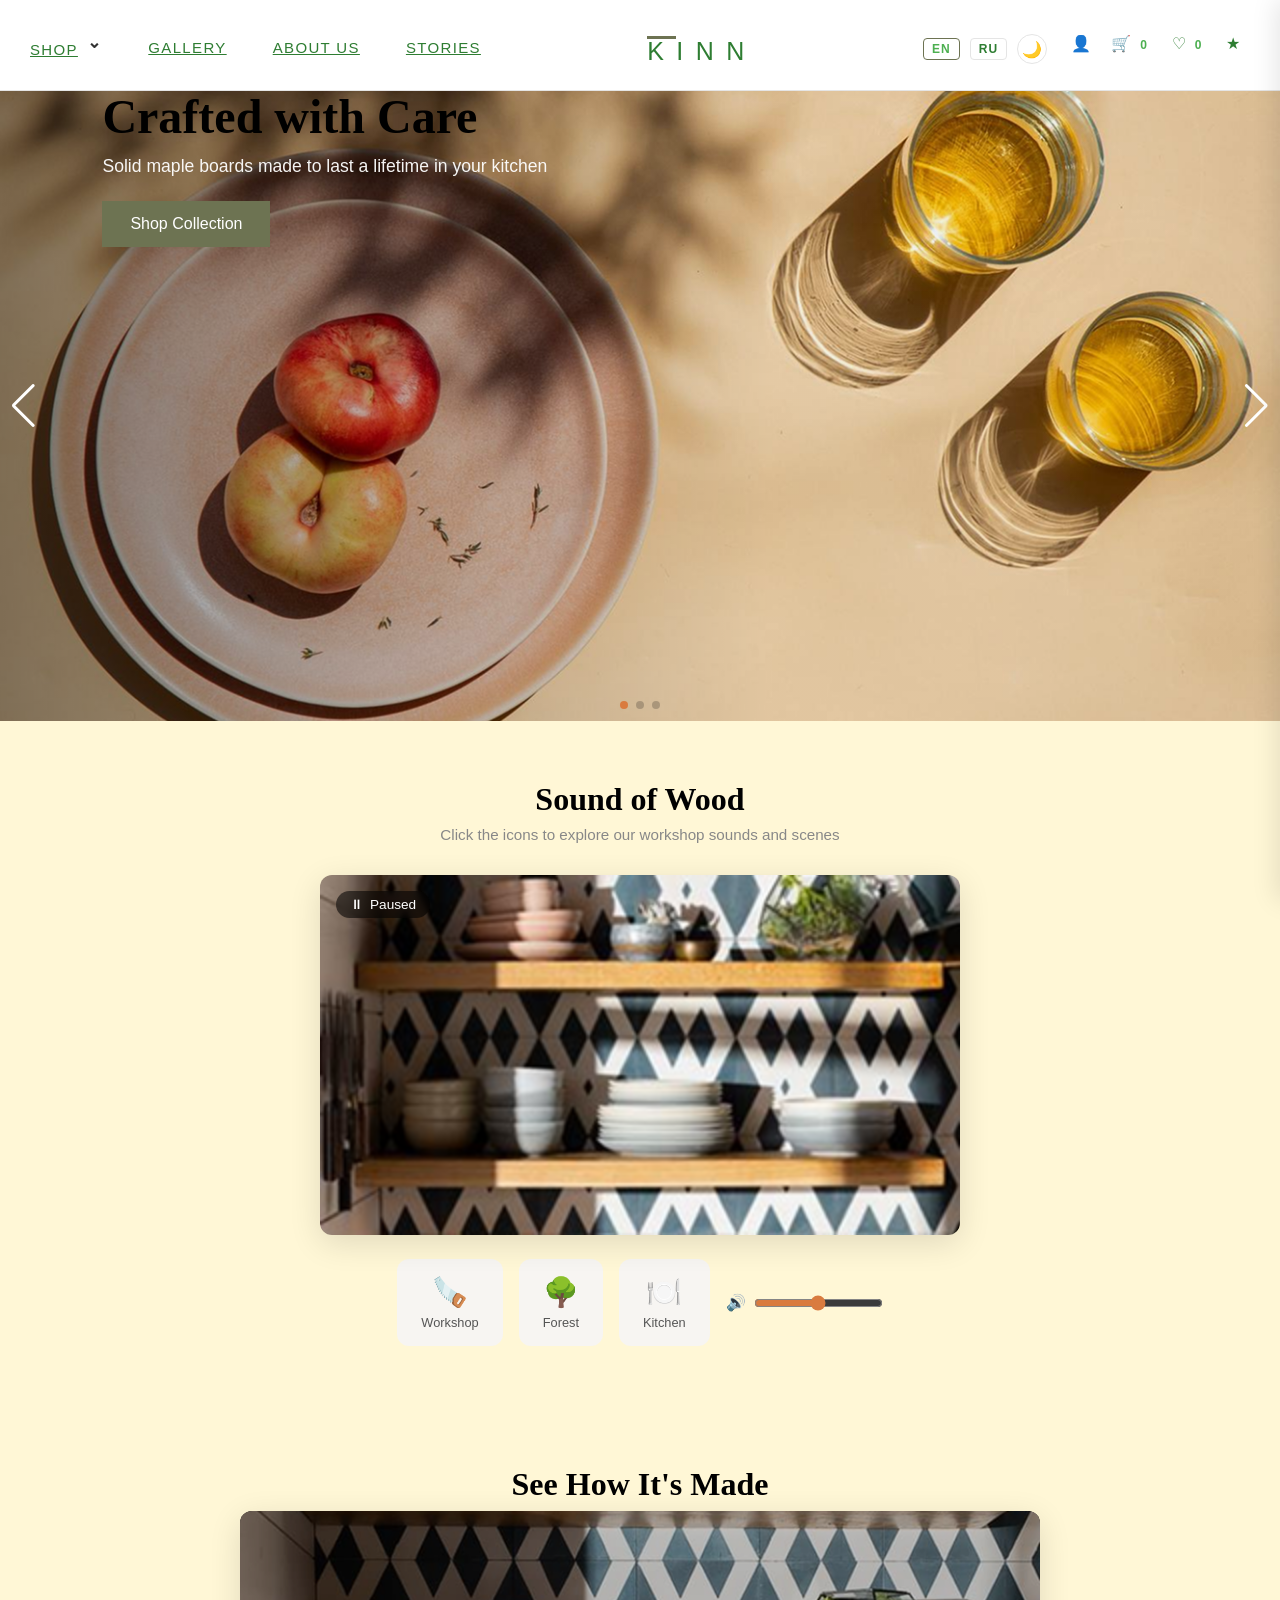
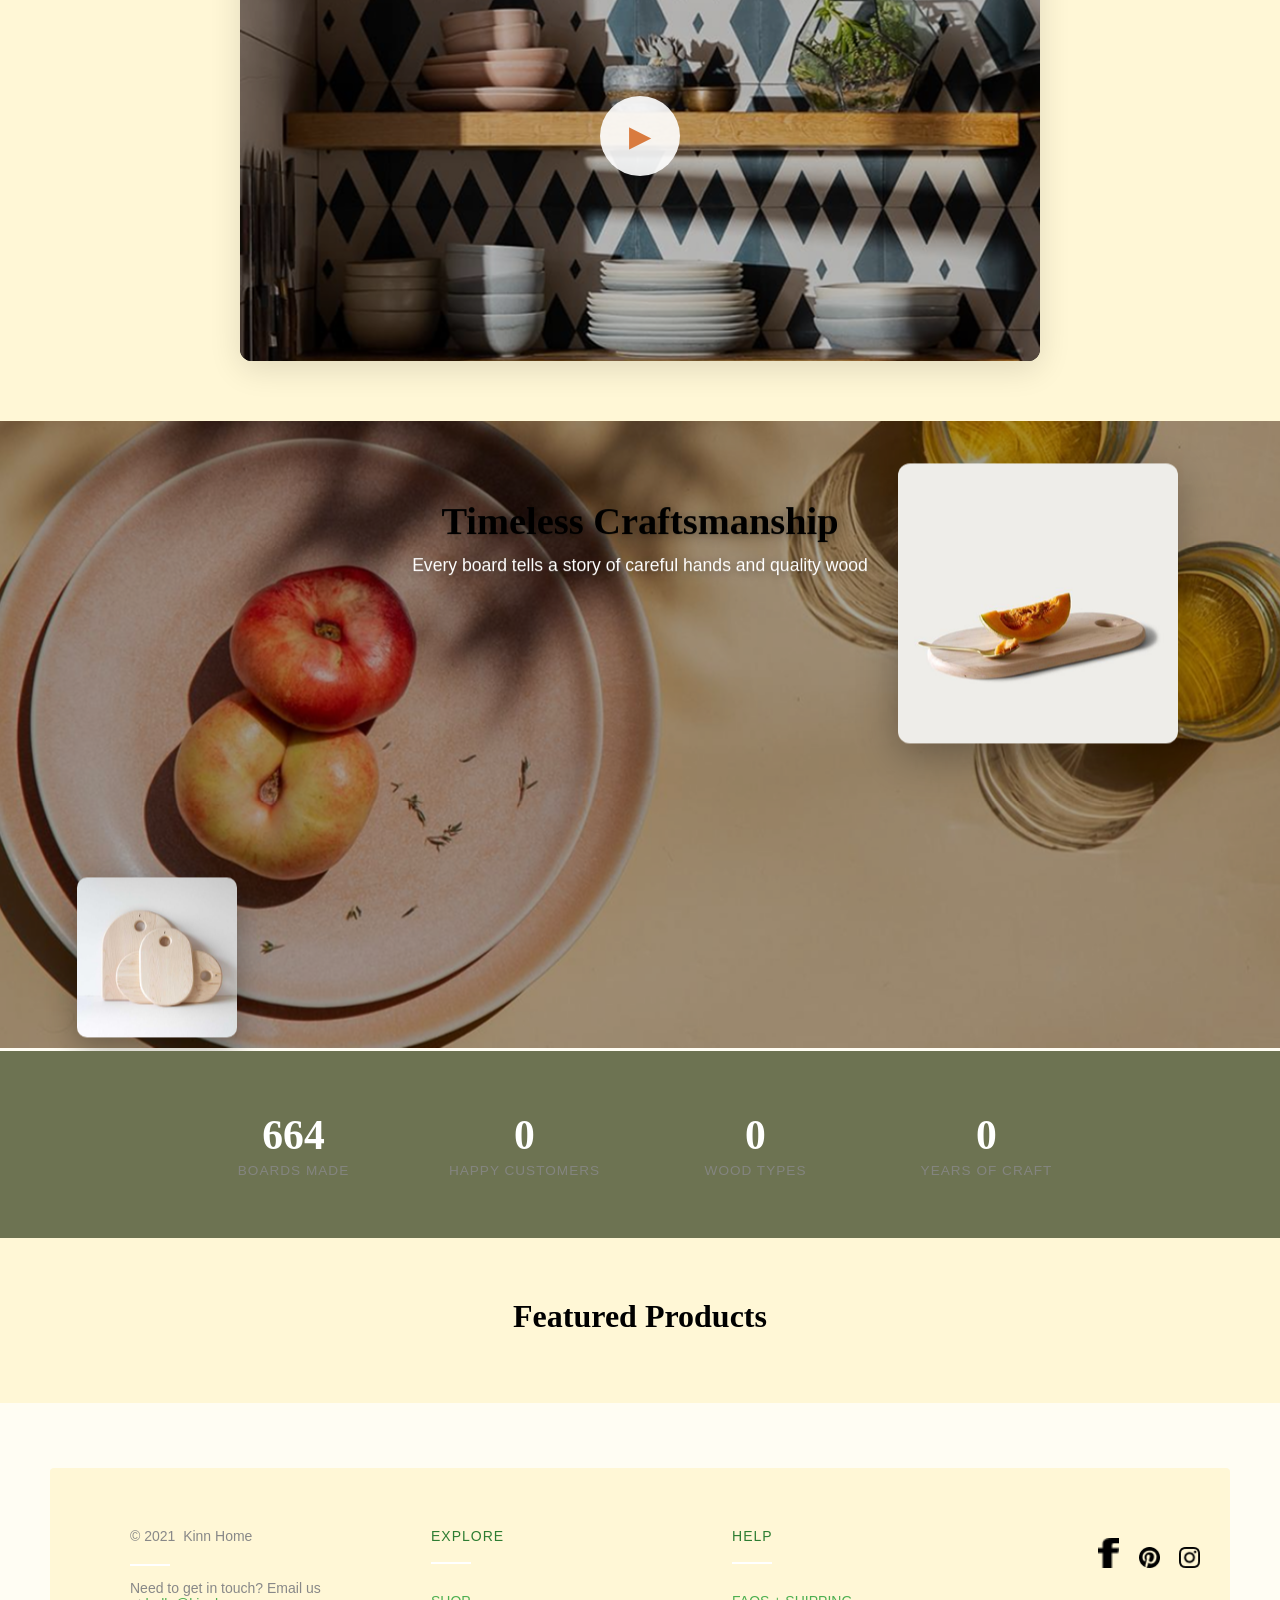
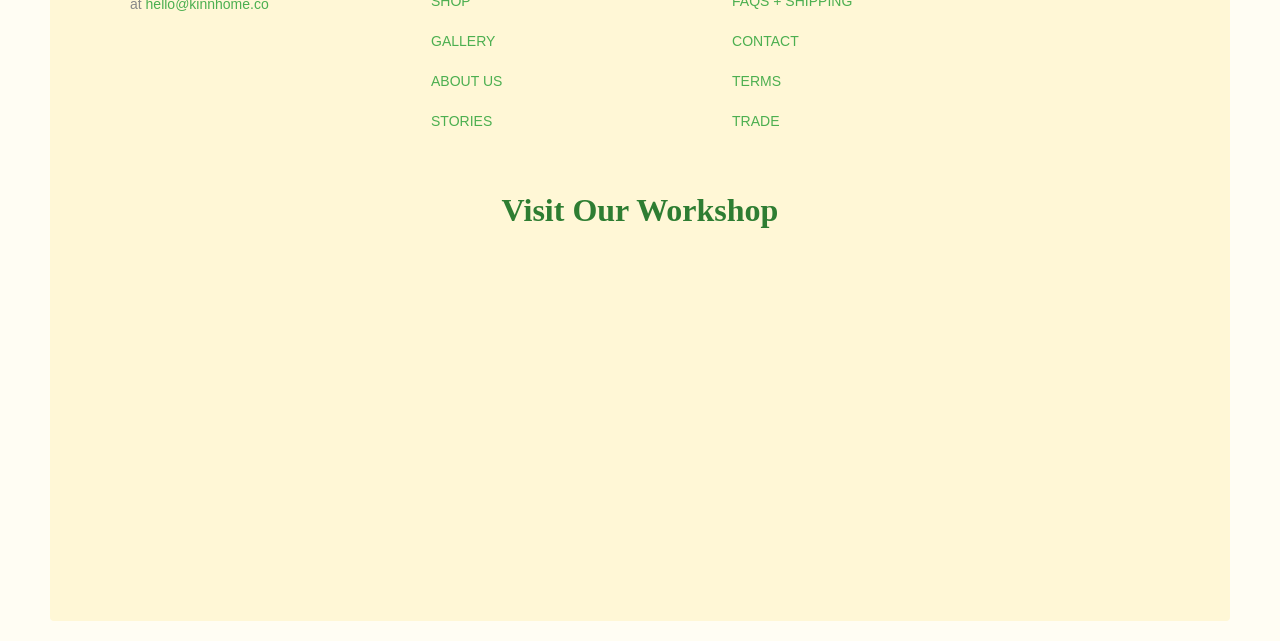
==== index.html @ 49c7d979 "init: start kinn-board-shop project" ====
<!DOCTYPE html>
<html lang="ru">
<head>
    <meta charset="UTF-8">
    <meta name="viewport" content="width=device-width, initial-scale=1.0">
    <title>KINN — Hand-crafted Maple Boards</title>

    <!-- Фавикон (требование лаб.№9) -->
    <!-- Используем эмодзи-доску как favicon через data-URI чтобы не создавать отдельный файл -->
    <link rel="icon" href="data:image/svg+xml,<svg xmlns=%22http://www.w3.org/2000/svg%22 viewBox=%220 0 100 100%22><text y=%22.9em%22 font-size=%2290%22>🪵</text></svg>">

    <!-- Стили лендинга -->
    <link rel="stylesheet" href="catalog.css">
    <link rel="stylesheet" href="common.css">
    <link rel="stylesheet" href="theme.css">
    <link rel="stylesheet" href="index.css">

    <!-- Swiper — слайдер с открытым исходным кодом (НЕ jQuery, требование лаб.№9) -->
    <link rel="stylesheet" href="https://cdn.jsdelivr.net/npm/swiper@11/swiper-bundle.min.css">
</head>
<body>

<!-- ===== ШАПКА (как на остальных страницах) ===== -->
<header class="header">
    <nav class="nav">
        <ul class="nav-left">
            <!-- Ссылки-якоря для плавной прокрутки к разделам (common.js) -->
            <!-- data-i18n переводит текст внутри ссылки, сама прокрутка не меняется -->
            <li><a href="#hero-slider" data-i18n="nav-shop">SHOP</a></li>
            <li><a href="#gallery-section" data-i18n="nav-gallery">GALLERY</a></li>
            <li><a href="#video-section" data-i18n="nav-about">ABOUT US</a></li>
            <li><a href="#parallax-section" data-i18n="nav-stories">STORIES</a></li>
        </ul>
        <a href="index.html" class="logo"><span>K</span>INN</a>
        <ul class="nav-right">
            <li onclick="window.location.href='register.html'" style="cursor:pointer;" title="Аккаунт">👤</li>
            <li onclick="window.location.href='cart.html'" style="cursor:pointer;" title="Корзина">
                🛒 <span id="cartCounterNav" class="nav-counter">0</span>
            </li>
            <li onclick="window.location.href='favorites.html'" style="cursor:pointer;" title="Избранное">
                ♡ <span id="favCounterNav" class="nav-counter">0</span>
            </li>
            <li onclick="window.location.href='feedback.html'" style="cursor:pointer;" title="Отзывы">★</li>
            <li id="adminLink" style="display:none; cursor:pointer; color:#d97b3f; font-weight:700;"
                onclick="window.location.href='admin.html'">ADMIN</li>
        </ul>
    </nav>
</header>

<!-- ============================================================
     1. SWIPER-СЛАЙДЕР (главный баннер)
     Требование: автопереключение ИЛИ управление пользователем,
     запрещён jQuery. Swiper — современная JS-библиотека без jQuery.
     ============================================================ -->
<section id="hero-slider" class="hero-slider-section">
    <!-- Корневой контейнер Swiper -->
    <div class="swiper hero-swiper">
        <div class="swiper-wrapper">

            <!-- Слайд 1 -->
            <div class="swiper-slide hero-slide" style="background-image:url('images/hero.jpg')">
                <div class="hero-content">
                    <h1 data-i18n="hero1-title">Crafted with Care</h1>
                    <p data-i18n="hero1-text">Solid maple boards made to last a lifetime in your kitchen</p>
                    <a href="catalog.html" class="btn-primary" data-i18n="hero1-btn">Shop Collection</a>
                </div>
            </div>

            <!-- Слайд 2 -->
            <div class="swiper-slide hero-slide" style="background-image:url('images/table-time.jpg')">
                <div class="hero-content">
                    <h1 data-i18n="hero2-title">Gather Around the Table</h1>
                    <p data-i18n="hero2-text">Serving boards designed for sharing good food and good company</p>
                    <a href="catalog.html" class="btn-primary" data-i18n="hero2-btn">Explore Serving</a>
                </div>
            </div>

            <!-- Слайд 3 -->
            <div class="swiper-slide hero-slide" style="background-image:url('images/essentials.jpg')">
                <div class="hero-content">
                    <h1 data-i18n="hero3-title">Kitchen Essentials</h1>
                    <p data-i18n="hero3-text">Everything you need for everyday cooking, beautifully made</p>
                    <a href="catalog.html" class="btn-primary" data-i18n="hero3-btn">View Bundles</a>
                </div>
            </div>

        </div>

        <!-- Стрелки управления (пользователь может переключать вручную) -->
        <div class="swiper-button-next"></div>
        <div class="swiper-button-prev"></div>
        <!-- Точки-индикаторы текущего слайда -->
        <div class="swiper-pagination"></div>
    </div>
</section>


<!-- ============================================================
     2. ИНТЕРАКТИВНАЯ МЕДИАГАЛЕРЕЯ СО ЗВУКОМ
     Требования:
       - минимум 2 интерактивных элемента
       - клик меняет картинку на случайную из 10+ и проигрывает звук
       - у каждой картинки свой звук
       - индикация играет/пауза
       - плавный переход между картинками
       - регулировка громкости
     ============================================================ -->
<section id="gallery-section" class="gallery-section reveal-on-scroll">
    <h2 class="section-title" data-i18n="gallery-title">Sound of Wood</h2>
    <p class="section-subtitle" data-i18n="gallery-subtitle">Click the icons to explore our workshop sounds and scenes</p>

    <div class="gallery-wrapper">
        <!-- Большое изображение в центре — меняется при клике -->
        <div class="gallery-display">
            <!-- id для JS, класс fade для плавного перехода через CSS-transition -->
            <img id="galleryImage" src="images/gallery-1.jpg" alt="Workshop scene" class="gallery-img">

            <!-- Индикатор играет/пауза — показывается поверх картинки -->
            <div id="galleryStatus" class="gallery-status">
                <span id="galleryStatusIcon">⏸</span>
                <span id="galleryStatusText" data-i18n="gallery-status-paused">Paused</span>
            </div>
        </div>

        <!-- Управление: 2+ интерактивных элемента -->
        <div class="gallery-controls">

            <!-- Интерактивный элемент №1: иконка пилы -->
            <button class="gallery-btn" id="galleryBtnSaw" data-sound="saw" title="Workshop sounds">
                <span class="gallery-btn-icon">🪚</span>
                <span data-i18n="gallery-btn-workshop">Workshop</span>
            </button>

            <!-- Интерактивный элемент №2: иконка дерева -->
            <button class="gallery-btn" id="galleryBtnWood" data-sound="wood" title="Nature sounds">
                <span class="gallery-btn-icon">🌳</span>
                <span data-i18n="gallery-btn-forest">Forest</span>
            </button>

            <!-- Интерактивный элемент №3: иконка кухни (доп.) -->
            <button class="gallery-btn" id="galleryBtnKitchen" data-sound="kitchen" title="Kitchen sounds">
                <span class="gallery-btn-icon">🍽️</span>
                <span data-i18n="gallery-btn-kitchen">Kitchen</span>
            </button>

            <!-- Регулятор громкости (опциональное требование) -->
            <div class="volume-control">
                <span>🔊</span>
                <input type="range" id="volumeSlider" min="0" max="100" value="50"
                       title="Volume control">
            </div>
        </div>
    </div>
</section>


<!-- ============================================================
     3. ВИДЕО
     Требование: одно из изображений становится элементом
     управления, запускающим видео.
     ============================================================ -->
<section id="video-section" class="video-section reveal-on-scroll">
    <h2 class="section-title">See How It's Made</h2>

    <div class="video-wrapper">
        <!-- Превью-изображение поверх видео — клик запускает воспроизведение -->
        <div class="video-poster" id="videoPoster">
            <img src="images/design-story.jpg" alt="Watch our process">
            <!-- Кнопка Play поверх превью -->
            <button class="play-btn" id="playBtn" aria-label="Play video">▶</button>
        </div>

        <!-- Видео изначально скрыто, появляется после клика -->
        <!-- Используем встроенный тестовый видеоролик (можно заменить на свой mp4) -->
        <video id="storyVideo" controls style="display:none;" poster="images/design-story.jpg">
            <source src="https://www.w3schools.com/html/mov_bbb.mp4" type="video/mp4">
            Your browser does not support the video tag.
        </video>
    </div>
</section>


<!-- ============================================================
     4. PARALLAX-ЭФФЕКТ
     Требования: минимум 3 слоя с разной скоростью
     (фон — медленнее всего, средний — умеренно, передний — быстрее всего),
     минимум 1 слой с обратным направлением.
     ============================================================ -->
<section id="parallax-section" class="parallax-section">
    <!-- Слой 1 (фон) — самый медленный, движется ВНИЗ при скролле (data-speed положительный) -->
    <div class="parallax-layer parallax-bg" data-speed="0.3"
         style="background-image:url('images/hero.jpg')"></div>

    <!-- Слой 2 (средний) — умеренная скорость, движется ВНИЗ быстрее фона -->
    <div class="parallax-layer parallax-mid" data-speed="0.6">
        <img src="images/board-long.jpg" alt="Board" class="parallax-img-mid">
    </div>

    <!-- Слой 3 (передний) — обратное направление (отрицательная скорость → движется ВВЕРХ) -->
    <div class="parallax-layer parallax-front" data-speed="-0.4">
        <img src="images/board-short.jpg" alt="Small board" class="parallax-img-front">
    </div>

    <!-- Текстовый контент поверх всех слоёв — движется быстрее всего (наибольшая скорость) -->
    <div class="parallax-layer parallax-content" data-speed="0.9">
        <h2>Timeless Craftsmanship</h2>
        <p>Every board tells a story of careful hands and quality wood</p>
    </div>
</section>


<!-- ============================================================
     5. АНИМИРОВАННЫЕ СЧЁТЧИКИ-СТАТИСТИКА
     ============================================================ -->
<section class="stats-section reveal-on-scroll">
    <div class="stats-grid">
        <div class="stat-item">
            <!-- data-target — конечное значение до которого считаем -->
            <div class="stat-number" data-target="1500">0</div>
            <div class="stat-label">Boards Made</div>
        </div>
        <div class="stat-item">
            <div class="stat-number" data-target="320">0</div>
            <div class="stat-label">Happy Customers</div>
        </div>
        <div class="stat-item">
            <div class="stat-number" data-target="15">0</div>
            <div class="stat-label">Wood Types</div>
        </div>
        <div class="stat-item">
            <div class="stat-number" data-target="8">0</div>
            <div class="stat-label">Years of Craft</div>
        </div>
    </div>
</section>


<!-- ============================================================
     6. МОДАЛЬНОЕ ОКНО С ИНФОРМАЦИЕЙ О ТОВАРЕ (превью)
     Открывается при клике по карточке.
     ============================================================ -->
<section class="featured-section reveal-on-scroll">
    <h2 class="section-title">Featured Products</h2>
    <!-- Сетка карточек заполняется через JS из db.json -->
    <div class="featured-grid" id="featuredGrid"></div>
</section>

<!-- Модальное окно деталей товара (общее для всех карточек) -->
<!-- Изначально скрыто display:none, JS показывает при клике -->
<div class="modal-overlay" id="productModal" style="display:none;">
    <div class="modal-box product-modal-box">
        <button class="modal-close" id="closeProductModal">✕</button>
        <!-- Содержимое заполняется JS в зависимости от выбранного товара -->
        <div id="productModalContent"></div>
    </div>
</div>


<!-- ===== ПОДВАЛ ===== -->
<footer class="footer">
    <div class="footer-container">
        <div class="footer-col">
            <p>© 2021&nbsp;&nbsp;Kinn Home</p>
            <span class="footer-divider"></span>
            <p>Need to get in touch? Email us</p>
            <p>at <a href="mailto:hello@kinnhome.co">hello@kinnhome.co</a></p>
        </div>
        <div class="footer-col">
            <h2>EXPLORE</h2>
            <ul>
                <li><a href="catalog.html">SHOP</a></li>
                <li><a href="#gallery-section">GALLERY</a></li>
                <li><a href="#video-section">ABOUT US</a></li>
                <li><a href="#parallax-section">STORIES</a></li>
            </ul>
        </div>
        <div class="footer-col">
            <h2>HELP</h2>
            <ul>
                <li><a href="#">FAQS + SHIPPING</a></li>
                <li><a href="#">CONTACT</a></li>
                <li><a href="#">TERMS</a></li>
                <li><a href="#">TRADE</a></li>
            </ul>
        </div>
        <div class="footer-social">
            <img src="images/facebook.png" alt="Facebook">
            <img src="images/Pinterest.png" alt="Pinterest">
            <img src="images/Instagram.png" alt="Instagram">
        </div>
    </div>

    <!-- Геокарта (Яндекс.Карты) — требование лаб.№9 -->
    <div class="map-section">
        <h2 class="section-title" style="color:#fff;">Visit Our Workshop</h2>
        <!-- iframe со встроенной картой Яндекс — координаты центра Минска для примера -->
        <iframe
            src="https://yandex.ru/map-widget/v1/?ll=27.561831%2C53.902334&z=15&pt=27.561831,53.902334,pm2rdl"
            width="100%" height="320" frameborder="0"
            style="border:0; border-radius:8px;"
            allowfullscreen="true"
            title="Карта расположения мастерской KINN">
        </iframe>
    </div>
</footer>

<!-- ===== АУДИО ЭЛЕМЕНТЫ ДЛЯ ГАЛЕРЕИ (скрыты, управляются через JS) ===== -->
<!-- preload="auto" — браузер заранее подгружает звук для мгновенного воспроизведения -->
<audio id="soundSaw"     src="sounds/saw.mp3"     preload="auto"></audio>
<audio id="soundWood"    src="sounds/wood.mp3"    preload="auto"></audio>
<audio id="soundKitchen" src="sounds/kitchen.mp3" preload="auto"></audio>

<!-- Swiper JS — без jQuery -->
<script src="https://cdn.jsdelivr.net/npm/swiper@11/swiper-bundle.min.js"></script>

<!-- Скрипты страницы -->
<script src="i18n.js"></script>
<script src="themeManager.js"></script>
<script src="userProfile.js"></script>
<script src="common.js"></script>
<script src="index.js"></script>

</body>
</html>
---- catalog.css ----
* {
    box-sizing: border-box;
    margin: 0;
    padding: 0;
}

body {
    font-family: Arial, sans-serif;
    background: #fff;
    color: #333;
}

/* ====== HEADER (same as index) ====== */
.header {
    padding: 32px 0 24px;
    border-bottom: 1px solid #e5e5e5;
}

.nav {
    max-width: 1280px;
    margin: 0 auto;
    padding: 0 40px;
    display: flex;
    align-items: center;
    justify-content: space-between;
}

.nav-left {
    display: flex;
    gap: 46px;
    list-style: none;
    padding: 0;
    margin: 0;
    margin-left: -10px;
}

.nav-left li {
    font-size: 15px;
    letter-spacing: 0.09em;
    text-transform: uppercase;
    cursor: pointer;
    transition: color 0.3s ease;
}

.nav-left li:hover {
    color: #8a8a8a;
}

.nav-left li:first-child::after {
    content: "⌄";
    font-size: 17px;
    margin-left: 9px;
    font-weight: 700;
    position: relative;
    top: -7px;
}

.logo {
    font-size: 25px;
    text-transform: uppercase;
    letter-spacing: 0.5em;
    cursor: pointer;
    margin-top: 5px;
    display: flex;
    align-items: flex-end;
    text-decoration: none;
    color: #000;
}

.logo span {
    display: inline-flex;
    flex-direction: column;
    align-items: center;
    border-top: 3px solid #6d7352;
    width: fit-content;
    line-height: 1;
    padding-top: 0.1px;
    vertical-align: bottom;
    position: relative;
    top: -2px;
}

.nav-right {
    display: flex;
    gap: 20px;
    list-style: none;
    padding: 0;
    cursor: pointer;
}

/* ====== PAGE TITLE ====== */
.catalog-hero {
    max-width: 1280px;
    margin: 70px auto 50px;
    padding: 0 40px;
    text-align: center;
}

.catalog-hero h1 {
    font-size: 42px;
    font-weight: 300;
    color: #6d7352;
    letter-spacing: 4px;
    text-transform: uppercase;
}

.catalog-hero p {
    font-size: 16px;
    color: #999;
    margin-top: 12px;
    letter-spacing: 1px;
    font-weight: 300;
}

/* ====== CONTROLS PANEL ====== */
.controls-wrapper {
    max-width: 1280px;
    margin: 0 auto 40px;
    padding: 0 40px;
}

/* Search */
.search-bar {
    display: flex;
    align-items: center;
    border-bottom: 2px solid #6d7352;
    margin-bottom: 30px;
    padding-bottom: 8px;
    gap: 12px;
}

.search-bar input {
    flex: 1;
    border: none;
    outline: none;
    font-size: 15px;
    letter-spacing: 1px;
    color: #333;
    background: transparent;
    font-family: Arial, sans-serif;
}

.search-bar input::placeholder {
    color: #bbb;
    letter-spacing: 2px;
    text-transform: uppercase;
    font-size: 13px;
}

.search-icon {
    font-size: 18px;
    color: #6d7352;
}

/* Filter + Sort row */
.filter-sort-row {
    display: flex;
    align-items: flex-start;
    justify-content: space-between;
    gap: 40px;
    flex-wrap: wrap;
}

/* Categories */
.categories {
    display: flex;
    gap: 10px;
    flex-wrap: wrap;
    align-items: center;
}

.categories span {
    font-size: 12px;
    letter-spacing: 2px;
    text-transform: uppercase;
    color: #999;
    margin-right: 6px;
}

.cat-btn {
    padding: 7px 18px;
    border: 1px solid #d0d0d0;
    background: transparent;
    color: #555;
    font-size: 12px;
    letter-spacing: 1.5px;
    text-transform: uppercase;
    cursor: pointer;
    transition: all 0.25s ease;
    font-family: Arial, sans-serif;
}

.cat-btn:hover,
.cat-btn.active {
    background: #6d7352;
    color: #fff;
    border-color: #6d7352;
}

/* Sort dropdown */
.sort-control {
    display: flex;
    align-items: center;
    gap: 12px;
    white-space: nowrap;
}

.sort-control label {
    font-size: 12px;
    letter-spacing: 2px;
    text-transform: uppercase;
    color: #999;
}

.sort-control select {
    border: none;
    border-bottom: 1px solid #6d7352;
    outline: none;
    font-size: 13px;
    letter-spacing: 1px;
    color: #333;
    background: transparent;
    font-family: Arial, sans-serif;
    padding: 4px 6px;
    cursor: pointer;
}

/* ====== ARRAY METHOD BUTTONS (Этап 2) ====== */
.methods-wrapper {
    max-width: 1280px;
    margin: 0 auto 50px;
    padding: 0 40px;
}

.methods-title {
    font-size: 11px;
    letter-spacing: 3px;
    text-transform: uppercase;
    color: #bbb;
    margin-bottom: 14px;
}

.methods-grid {
    display: flex;
    flex-wrap: wrap;
    gap: 10px;
}

.method-btn {
    padding: 9px 20px;
    border: 1px solid #6d7352;
    background: transparent;
    color: #6d7352;
    font-size: 12px;
    letter-spacing: 1.5px;
    text-transform: uppercase;
    cursor: pointer;
    transition: all 0.25s ease;
    font-family: Arial, sans-serif;
}

.method-btn:hover,
.method-btn.active {
    background: #6d7352;
    color: #fff;
}

.method-desc {
    margin-top: 12px;
    font-size: 13px;
    color: #888;
    letter-spacing: 0.5px;
    min-height: 18px;
    font-style: italic;
}

/* ====== CATALOG GRID ====== */
.catalog-section {
    max-width: 1280px;
    margin: 0 auto;
    padding: 0 40px 80px;
}

.catalog-count {
    font-size: 12px;
    letter-spacing: 2px;
    text-transform: uppercase;
    color: #bbb;
    margin-bottom: 30px;
}

.catalog-grid {
    display: grid;
    grid-template-columns: repeat(3, 1fr);
    gap: 50px 40px;
}

/* Empty state */
.empty-state {
    grid-column: 1 / -1;
    text-align: center;
    padding: 80px 0;
    color: #bbb;
}

.empty-state p:first-child {
    font-size: 40px;
    margin-bottom: 16px;
}

.empty-state p:last-child {
    font-size: 14px;
    letter-spacing: 2px;
    text-transform: uppercase;
}

/* ====== PRODUCT CARD ====== */
.product-card {
    cursor: pointer;
    transition: transform 0.3s ease;
}

.product-card:hover {
    transform: translateY(-4px);
}

.card-img-wrap {
    width: 100%;
    aspect-ratio: 4/5;
    overflow: hidden;
    background: #f5f4f0;
    position: relative;
}

.card-img-wrap img {
    width: 100%;
    height: 100%;
    object-fit: cover;
    transition: transform 0.5s ease;
    display: block;
}

.product-card:hover .card-img-wrap img {
    transform: scale(1.04);
}

.card-badge {
    position: absolute;
    top: 12px;
    left: 12px;
    background: #6d7352;
    color: #fff;
    font-size: 10px;
    letter-spacing: 2px;
    text-transform: uppercase;
    padding: 4px 10px;
}

.card-body {
    padding: 16px 2px 0;
}

.card-category {
    font-size: 10px;
    letter-spacing: 2.5px;
    text-transform: uppercase;
    color: #bbb;
    margin-bottom: 5px;
}

.card-name {
    font-size: 15px;
    font-weight: 400;
    color: #222;
    margin-bottom: 4px;
    letter-spacing: 0.3px;
}

.card-desc {
    font-size: 13px;
    color: #888;
    line-height: 1.5;
    margin-bottom: 10px;
    font-weight: 300;
}

.card-footer {
    display: flex;
    align-items: center;
    justify-content: space-between;
}

.card-price {
    font-size: 16px;
    color: #6d7352;
    font-weight: 500;
}

.card-rating {
    font-size: 12px;
    color: #bbb;
    letter-spacing: 1px;
}

.card-rating span {
    color: #c8a951;
    margin-right: 3px;
}

/* ====== FOOTER (same as index) ====== */
.footer {
    background-color: #8c9074;
    margin: 65px 50px 20px;
    padding: 60px 80px;
    border-radius: 4px;
}

.footer-container {
    display: grid;
    grid-template-columns: 1fr 1fr 1fr auto;
    gap: 40px;
}

.footer-col h2 {
    font-size: 14px;
    font-weight: normal;
    letter-spacing: 1px;
    margin-bottom: 20px;
    position: relative;
    color: #fff;
}

.footer-col h2::after {
    content: "";
    display: block;
    width: 40px;
    height: 2px;
    background: #fff;
    margin-top: 18px;
}

.footer-col ul {
    list-style: none;
    padding: 0;
    margin-top: 28px;
}

.footer-col ul li {
    margin-bottom: 22px;
}

.footer-col a,
.footer-col p {
    text-decoration: none;
    color: #fff;
    font-size: 14px;
}

.footer-col a:hover {
    text-decoration: underline;
}

.footer-social img {
    width: 21px;
    margin-left: 15px;
    cursor: pointer;
    transform: translateX(50px) translateY(10px);
}

.footer-social img:hover {
    opacity: 0.7;
}

.footer-divider {
    display: block;
    width: 40px;
    height: 2px;
    background: #fff;
    margin: 20px 0 14px;
}

footer, footer * {
    color: #fff !important;
}
---- common.css ----
/* ============================================================
   common.css — стили общих интерактивных элементов

   ============================================================ */

/* ============================================================
   1. ПРЕЛОАДЕР
   ============================================================ */

/* Полноэкранный оверлей поверх всего сайта */
#preloader {
    position: fixed;
    inset: 0; /* сокращение для top:0; right:0; bottom:0; left:0 */
    background: #f7f5f2; /* фон в стиле лендинга KINN */
    display: flex;
    flex-direction: column;
    align-items: center;
    justify-content: center;
    z-index: 9999; /* поверх всех остальных элементов */
    transition: opacity 0.5s ease, visibility 0.5s ease;
}

/* Класс .hidden добавляется через JS когда страница загрузилась */
#preloader.hidden {
    opacity: 0;
    visibility: hidden; /* убираем из потока кликов */
    pointer-events: none;
}

/* Крутящийся спиннер — кольцо с одним прозрачным сегментом */
.preloader-spinner {
    width: 56px;
    height: 56px;
    border: 4px solid #e5dfd6;          /* светлый фон кольца */
    border-top-color: #d97b3f;          /* фирменный оранжевый сегмент */
    border-radius: 50%;
    animation: spin 0.9s linear infinite; /* бесконечное вращение */
}

/* Текст логотипа под спиннером */
.preloader-text {
    margin-top: 16px;
    font-family: 'Playfair Display', serif; /* шрифт лендинга, если подключён */
    font-size: 1.4rem;
    letter-spacing: 4px;
    color: #6d7352;
}

/* Анимация вращения на 360 градусов */
@keyframes spin {
    from { transform: rotate(0deg); }
    to   { transform: rotate(360deg); }
}


/* ============================================================
   2. BURGER MENU
   ============================================================ */

/* Кнопка-бургер: скрыта на десктопе, появляется на мобильных */
.burger-btn {
    display: none; /* по умолчанию скрыта — показываем через media query ниже */
    flex-direction: column;
    justify-content: center;
    gap: 5px;
    width: 32px;
    height: 32px;
    background: none;
    border: none;
    cursor: pointer;
    z-index: 1001; /* выше overlay и меню */
    padding: 0;
}

/* Каждая полоска бургера */
.burger-btn span {
    display: block;
    width: 100%;
    height: 2px;
    background: #333;
    border-radius: 2px;
    /* transition для плавной анимации поворота при открытии */
    transition: transform 0.3s ease, opacity 0.3s ease;
}

/* Анимация превращения бургера в крестик при открытии (.active) */
/* Верхняя полоска поворачивается на 45° и сдвигается вниз */
.burger-btn.active span:nth-child(1) {
    transform: translateY(7px) rotate(45deg);
}
/* Средняя полоска исчезает */
.burger-btn.active span:nth-child(2) {
    opacity: 0;
}
/* Нижняя полоска поворачивается на -45° и сдвигается вверх — получается крестик */
.burger-btn.active span:nth-child(3) {
    transform: translateY(-7px) rotate(-45deg);
}

/* Затемнённая область фона при открытом меню */
.menu-overlay {
    position: fixed;
    inset: 0;
    background: rgba(0,0,0,0.45);
    z-index: 999; /* ниже мобильного меню, но выше остального контента */
    opacity: 0;
    visibility: hidden;
    transition: opacity 0.3s ease, visibility 0.3s ease;
}
/* Когда меню открыто — оверлей плавно появляется */
.menu-overlay.active {
    opacity: 1;
    visibility: visible;
}

/* Мобильное меню — выезжает справа */
.mobile-menu {
    position: fixed;
    top: 0;
    right: 0;
    height: 100vh;
    width: 280px;
    max-width: 80vw; /* на очень узких экранах не шире 80% ширины */
    background: #fff;
    z-index: 1000; /* выше overlay */
    box-shadow: -4px 0 24px rgba(0,0,0,0.1);
    padding: 80px 24px 24px;
    overflow-y: auto;

    /* По умолчанию меню сдвинуто за пределы экрана вправо */
    transform: translateX(100%);
    transition: transform 0.35s ease; /* плавное выдвижение */
}
/* Класс .active — меню выезжает на экран */
.mobile-menu.active {
    transform: translateX(0);
}

/* Внутри мобильного меню — списки nav-left/nav-right становятся столбцами */
.mobile-menu ul {
    list-style: none;
    padding: 0;
    margin: 0 0 24px;
    display: flex;
    flex-direction: column;
    gap: 16px;
}
.mobile-menu li,
.mobile-menu a {
    font-size: 1rem;
    color: #333;
    text-decoration: none;
    cursor: pointer;
    letter-spacing: 1px;
}
/* Скрываем логотип внутри клонированного меню — он там не нужен */
.mobile-menu .logo {
    display: none;
}

/* Бургер показываем только на узких экранах (план: ≤768px) */
@media (max-width: 768px) {
    .burger-btn { display: flex; }

    /* Прячем оригинальные nav-left и nav-right на мобильных —
       вместо них используется .mobile-menu */
    .nav > .nav-left,
    .nav > .nav-right {
        display: none;
    }
}


/* ============================================================
   3. РЕАКЦИЯ НА СКРОЛЛ — появление элементов
   ============================================================ */

/* Изначальное состояние элемента — невидим и смещён вниз на 30px */
.reveal-on-scroll {
    opacity: 0;
    transform: translateY(30px);
    transition: opacity 0.6s ease, transform 0.6s ease;
}

/* Когда JS добавляет класс .revealed — элемент плавно появляется на месте */
.reveal-on-scroll.revealed {
    opacity: 1;
    transform: translateY(0);
}


/* ============================================================
   4. АНИМИРОВАННЫЕ СЧЁТЧИКИ
   ============================================================ */

/* Короткая "пульсация" числа при изменении значения */
.counter-pulse {
    display: inline-block;
    animation: pulse 0.3s ease;
}
@keyframes pulse {
    0%   { transform: scale(1); }
    50%  { transform: scale(1.3); color: #d97b3f; }
    100% { transform: scale(1); }
}


/* ============================================================
   5. ВСПЛЫВАЮЩИЕ УВЕДОМЛЕНИЯ (TOAST) — общий стиль
   ============================================================ */
/* Если на странице уже есть .toast из catalog.css — этот блок дополняет его */

.toast-stack {
    position: fixed;
    bottom: 24px;
    right: 24px;
    display: flex;
    flex-direction: column;
    gap: 10px;
    z-index: 2000;
    pointer-events: none; /* клики проходят сквозь контейнер */
}

.toast-item {
    background: #333;
    color: #fff;
    padding: 12px 20px;
    border-radius: 8px;
    font-size: 0.85rem;
    box-shadow: 0 4px 16px rgba(0,0,0,0.2);
    min-width: 220px;
    /* Анимация появления справа */
    animation: toastSlideIn 0.3s ease, toastFadeOut 0.4s ease 2.6s forwards;
}
.toast-item.success { background: #27ae60; }
.toast-item.error   { background: #e74c3c; }
.toast-item.info    { background: #3498db; }

@keyframes toastSlideIn {
    from { transform: translateX(100%); opacity: 0; }
    to   { transform: translateX(0);    opacity: 1; }
}
@keyframes toastFadeOut {
    to { opacity: 0; transform: translateX(20px); }
}



/* ============================================================
   6. МОДАЛЬНЫЕ ОКНА (профиль, товары)
   ============================================================ */

/* Затемнённый фон модального окна */
.modal-overlay {
    position: fixed;
    top: 0;
    left: 0;
    width: 100%;
    height: 100%;
    background: rgba(0, 0, 0, 0.5);
    display: flex;
    align-items: center;
    justify-content: center;
    z-index: 10000;
    backdrop-filter: blur(3px);
}

/* Белое окно с содержимым */
.modal-box {
    background: #fff;
    border-radius: 16px;
    max-width: 600px;
    width: 90%;
    max-height: 85vh;
    overflow-y: auto;
    position: relative;
    box-shadow: 0 20px 40px rgba(0, 0, 0, 0.2);
    animation: modalFadeIn 0.3s ease;
}

/* Анимация появления модалки */
@keyframes modalFadeIn {
    from {
        opacity: 0;
        transform: scale(0.95);
    }
    to {
        opacity: 1;
        transform: scale(1);
    }
}

/* Кнопка закрытия (крестик) */
.modal-close {
    position: absolute;
    top: 16px;
    right: 20px;
    background: none;
    border: none;
    font-size: 24px;
    cursor: pointer;
    color: #999;
    transition: color 0.2s;
    z-index: 10;
}

.modal-close:hover {
    color: #333;
}

/* Специальные стили для модалки профиля */
.profile-modal-box {
    max-width: 550px;
    padding: 30px 24px 24px;
}

.profile-field-row {
    display: flex;
    gap: 16px;
    margin-bottom: 16px;
}

.profile-field-row .form-group {
    flex: 1;
}

/* Кнопка сброса настроек */
.reset-settings-btn {
    width: 100%;
    padding: 10px;
    margin-top: 16px;
    background: transparent;
    border: 1px solid #e0dcd7;
    border-radius: 8px;
    cursor: pointer;
    font-size: 0.9rem;
    color: #666;
    transition: all 0.2s;
}

.reset-settings-btn:hover {
    background: #f7f5f2;
    border-color: #d97b3f;
    color: #d97b3f;
}

/* Тёмная тема для модалок */
[data-theme="dark"] .modal-box {
    background: #2d2d2d;
    color: #e0e0e0;
}

[data-theme="dark"] .reset-settings-btn {
    border-color: #444;
    color: #aaa;
}

[data-theme="dark"] .reset-settings-btn:hover {
    background: #3d3d3d;
    border-color: #d97b3f;
    color: #d97b3f;
}

[data-theme="dark"] .modal-close {
    color: #aaa;
}

[data-theme="dark"] .modal-close:hover {
    color: #fff;
}


/* ============================================================
   10. БУРГЕР-МЕНЮ - ПРИНУДИТЕЛЬНЫЕ СТИЛИ ДЛЯ МОБИЛЬНЫХ
   ============================================================ */

@media (max-width: 768px) {
    /* Делаем навигацию flex-контейнером для бургера */
    .nav {
        display: flex !important;
        justify-content: space-between !important;
        align-items: center !important;
        width: 100% !important;
        padding: 0 16px !important;
        box-sizing: border-box !important;
    }
    
    /* Прячем левое и правое меню */
    .nav > .nav-left,
    .nav > .nav-right {
        display: none !important;
    }
    
    /* Показываем бургер */
    .burger-btn {
        display: flex !important;
    }
    
    /* Мобильное меню */
    .mobile-menu {
        position: fixed !important;
        top: 0 !important;
        right: 0 !important;
        width: 280px !important;
        max-width: 80vw !important;
        height: 100vh !important;
        background: #f7f5f2 !important;
        z-index: 10000 !important;
        transform: translateX(100%) !important;
        transition: transform 0.35s ease !important;
        padding: 80px 24px 24px !important;
        overflow-y: auto !important;
        box-shadow: -4px 0 24px rgba(0,0,0,0.1) !important;
    }
    
    .mobile-menu.active {
        transform: translateX(0) !important;
    }
    
    /* Затемнение */
    .menu-overlay {
        position: fixed !important;
        top: 0 !important;
        left: 0 !important;
        width: 100% !important;
        height: 100% !important;
        background: rgba(0,0,0,0.5) !important;
        z-index: 9999 !important;
        opacity: 0 !important;
        visibility: hidden !important;
        transition: opacity 0.3s ease, visibility 0.3s ease !important;
    }
    
    .menu-overlay.active {
        opacity: 1 !important;
        visibility: visible !important;
    }
    
    /* Стили для ссылок в мобильном меню */
    .mobile-menu ul {
        list-style: none !important;
        padding: 0 !important;
        margin: 0 0 24px !important;
        display: flex !important;
        flex-direction: column !important;
        gap: 16px !important;
    }
    
    .mobile-menu li,
    .mobile-menu a {
        font-size: 1rem !important;
        color: #333 !important;
        text-decoration: none !important;
        cursor: pointer !important;
        letter-spacing: 1px !important;
    }
    
    .mobile-menu .logo {
        display: none !important;
    }
    
    /* Тёмная тема */
    [data-theme="dark"] .mobile-menu {
        background: #1a1a1a !important;
    }
    
    [data-theme="dark"] .mobile-menu li,
    [data-theme="dark"] .mobile-menu a {
        color: #e0e0e0 !important;
    }
    
    [data-theme="dark"] .burger-btn span {
        background: #e0e0e0 !important;
    }
}
---- theme.css ----
/* ============================================================
   theme.css — переменные тем (светлая/тёмная) + i18n утилиты
   ============================================================

   Принцип работы:
   1. В :root объявлены CSS-переменные для СВЕТЛОЙ темы (по умолчанию)
   2. В [data-theme="dark"] те же переменные переопределены для ТЁМНОЙ
   3. JS добавляет атрибут data-theme="dark" на <html> когда
      пользователь выбирает тёмную тему (themeManager.js)
   4. Все основные цвета в catalog.css / style.css / auth.css
      ПЕРЕОПРЕДЕЛЯЮТСЯ здесь через переменные — поэтому
      переключение темы происходит мгновенно без перезагрузки

   ============================================================ */

/* ============================================================
   СВЕТЛАЯ ТЕМА (значения по умолчанию)
   ============================================================ */
:root {
    /* --- Фоны --- */
    --body-bg:      #fffdf3; /* основной фон страницы (тёплый бежевый, как в style.css) */
    --section-bg:   #fff7d6; /* фон секций (как в style.css) */
    --card-bg:      #ffffff; /* фон карточек товаров */
    --header-bg:    #ffffff; /* фон шапки сайта */

    /* --- Текст --- */
    --text-primary:   #333333; /* основной текст */
    --text-secondary: #888888; /* второстепенный текст (подписи, цены и т.д.) */
    --text-heading:   #000000; /* заголовки */

    /* --- Акцентные цвета (не меняются между темами — это бренд-цвета) --- */
    --accent:       #6d7352; /* оливковый — кнопки, активные элементы */
    --accent-hover: #5a6043; /* оливковый темнее — hover-состояние */
    --accent-gold:  #c8a951; /* золотой — избранное */
    --accent-orange:#d97b3f; /* оранжевый — формы регистрации/админки */

    /* --- Рамки и разделители --- */
    --border-color: #e5e5e5;
    --border-input: #d0d0d0;

    /* --- Цвет текста НА кнопках с акцентным фоном --- */
    --on-accent:    #ffffff; /* белый текст на оливковых/оранжевых кнопках */

    /* --- Тень --- */
    --shadow-color: rgba(0,0,0,0.08);
}

/* ============================================================
   ТЁМНАЯ ТЕМА
   Активируется атрибутом data-theme="dark" на <html>
   ============================================================ */
[data-theme="dark"] {
    /* --- Фоны: было светлое → стало тёмное --- */
    --body-bg:      #1c1c1a; /* тёмный фон вместо бежевого */
    --section-bg:   #262521; /* тёмные секции вместо #fff7d6 */
    --card-bg:      #2e2d28; /* тёмные карточки вместо белых */
    --header-bg:    #232220; /* тёмная шапка */

    /* --- Текст: было тёмное → стало светлое (чтобы не было "белый на белом") --- */
    --text-primary:   #e8e6df; /* светлый основной текст */
    --text-secondary: #a8a59c; /* светло-серый второстепенный текст */
    --text-heading:   #ffffff; /* белые заголовки */

    /* --- Акцент делаем чуть светлее, чтобы был контраст на тёмном фоне --- */
    --accent:       #8a9270;
    --accent-hover: #a3ac88;
    --accent-gold:  #d9bc6e;
    --accent-orange:#e8915c;

    /* --- Рамки темнее --- */
    --border-color: #3a3935;
    --border-input: #4a4944;

    /* --- Текст на кнопках остаётся тёмным для контраста со светлым акцентом --- */
    --on-accent:    #1c1c1a;

    /* --- Тень делаем светлее (на тёмном фоне обычная чёрная тень не видна) --- */
    --shadow-color: rgba(0,0,0,0.4);
}

/* ============================================================
   ПЕРЕОПРЕДЕЛЕНИЕ БАЗОВЫХ ЭЛЕМЕНТОВ ЧЕРЕЗ ПЕРЕМЕННЫЕ
   ============================================================
   Все эти правила имеют ТУ ЖЕ специфичность что и оригинальные
   правила в style.css/catalog.css, но идут ПОСЛЕ них в порядке
   подключения <link> — поэтому переопределяют цвета на переменные.
*/

/* Плавный переход цветов при переключении темы —
   чтобы смена не была резкой "вспышкой" */
html {
    transition: background-color 0.3s ease;
}
body, .header, .footer, section, .gallery-section, .video-section,
.featured-section, .auth-page, .admin-page {
    transition: background-color 0.3s ease, color 0.3s ease;
}

/* --- Общий фон страницы --- */
body {
    background-color: var(--body-bg) !important;
    color: var(--text-primary) !important;
}

/* --- Шапка сайта --- */
.header {
    background-color: var(--header-bg) !important;
    border-color: var(--border-color) !important;
}
.nav-left li, .nav-right li, .logo {
    color: var(--text-primary) !important;
}

/* --- Секции с фоном "section-bg" (используют #fff7d6 в оригинале) --- */
.hero, .skills, .gallery-section, .video-section, .featured-section {
    background-color: var(--section-bg) !important;
    color: var(--text-primary) !important;
}

/* --- Заголовки --- */
h1, h2, h3, .section-title {
    color: var(--text-heading) !important;
}

/* --- Карточки товаров (каталог + featured) --- */
.catalog-card, .featured-card, .review-card, .admin-form-card, .auth-card {
    background-color: var(--card-bg) !important;
    border-color: var(--border-color) !important;
    color: var(--text-primary) !important;
}

/* --- Второстепенный текст (цены, подписи) --- */
.price, .stat-label, .field-hint, .review-date, .footer p {
    color: var(--text-secondary) !important;
}

/* --- Кнопки с акцентным фоном --- */
.btn-primary, .btn-add-cart, .page-btn.active {
    background-color: var(--accent) !important;
    color: var(--on-accent) !important;
    border-color: var(--accent) !important;
}
.btn-primary:hover:not(:disabled) {
    background-color: var(--accent-hover) !important;
}

/* --- Поля форм --- */
.form-input, input, select, textarea {
    background-color: var(--card-bg) !important;
    color: var(--text-primary) !important;
    border-color: var(--border-input) !important;
}
/* Placeholder тоже должен быть видимым в тёмной теме */
.form-input::placeholder, input::placeholder, textarea::placeholder {
    color: var(--text-secondary) !important;
}

/* --- Таблицы админки --- */
.admin-table {
    background-color: var(--card-bg) !important;
    color: var(--text-primary) !important;
}
.admin-table th {
    background-color: var(--section-bg) !important;
}
.admin-table td, .admin-table th {
    border-color: var(--border-color) !important;
}

/* --- Модальные окна --- */
.modal-box {
    background-color: var(--card-bg) !important;
    color: var(--text-primary) !important;
}

/* --- Подвал --- */
.footer {
    background-color: var(--section-bg) !important;
    color: var(--text-primary) !important;
}

/* --- Parallax текст остаётся белым на фото в обеих темах (не трогаем) --- */


/* ============================================================
   КНОПКИ ПЕРЕКЛЮЧЕНИЯ ЯЗЫКА И ТЕМЫ В ШАПКЕ
   ============================================================ */

/* Контейнер с переключателями — добавляется в nav-right */
.lang-theme-switch {
    display: flex;
    align-items: center;
    gap: 10px;
    margin-right: 4px;
}

/* Кнопки EN / RU */
.lang-btn {
    background: none;
    border: 1px solid var(--border-color);
    color: var(--text-secondary);
    font-size: 0.75rem;
    font-weight: 700;
    padding: 3px 8px;
    border-radius: 4px;
    cursor: pointer;
    letter-spacing: 1px;
    transition: all 0.2s;
}
.lang-btn:hover {
    border-color: var(--accent);
    color: var(--accent);
}
/* Активный язык подсвечивается заливкой (требование методички:
   "надписи становятся активными, выделяются стилем") */
.lang-btn.active {
    background: var(--accent);
    color: var(--on-accent);
    border-color: var(--accent);
}

/* Кнопка-переключатель темы (иконка солнца/луны) */
.theme-toggle {
    background: none;
    border: 1px solid var(--border-color);
    color: var(--text-secondary);
    font-size: 1rem;
    width: 30px;
    height: 30px;
    border-radius: 50%;
    cursor: pointer;
    display: flex;
    align-items: center;
    justify-content: center;
    transition: all 0.2s;
}
.theme-toggle:hover {
    border-color: var(--accent);
    color: var(--accent);
    transform: rotate(20deg);
}


/* ============================================================
   МОДАЛЬНОЕ ОКНО ПРОФИЛЯ ПОЛЬЗОВАТЕЛЯ
   ============================================================ */

/* Кнопка "Выйти" в шапке — видна только после авторизации */
.logout-btn {
    color: #e74c3c !important;
    font-weight: 700;
    cursor: pointer;
}

/* Иконка пользователя когда залогинен — подсвечена акцентом */
.user-icon-active {
    color: var(--accent) !important;
    font-weight: 700;
}

/* Содержимое модалки профиля */
.profile-modal-box {
    max-width: 460px;
}
.profile-field-row {
    display: grid;
    grid-template-columns: 1fr 1fr;
    gap: 12px;
}
@media (max-width: 480px) {
    .profile-field-row { grid-template-columns: 1fr; }
}

/* Кнопка сброса настроек — серая, расположена отдельно */
.reset-settings-btn {
    background: none;
    border: 1px solid var(--border-color);
    color: var(--text-secondary);
    font-size: 0.78rem;
    padding: 8px 16px;
    border-radius: 6px;
    cursor: pointer;
    margin-top: 12px;
    width: 100%;
    transition: all 0.2s;
}
.reset-settings-btn:hover {
    border-color: #e74c3c;
    color: #e74c3c;
}
---- index.css ----
/* ============================================================
   index.css — стили главной страницы 
   ============================================================ */

/* ============================================================
   ОБЩИЕ ЗАГОЛОВКИ СЕКЦИЙ
   ============================================================ */
.section-title {
    font-family: 'Playfair Display', serif;
    font-size: 2rem;
    text-align: center;
    margin-bottom: 8px;
    color: #333;
}
.section-subtitle {
    text-align: center;
    color: #888;
    font-size: 0.95rem;
    margin-bottom: 32px;
}

/* Счётчики корзины/избранного в шапке (для анимации лаб.№9) */
.nav-counter {
    display: inline-block;
    min-width: 16px;
    text-align: center;
    font-size: 0.75rem;
    font-weight: 700;
    color: #d97b3f;
}


/* ============================================================
   1. SWIPER-СЛАЙДЕР (главный баннер)
   ============================================================ */
.hero-slider-section {
    width: 100%;
}

/* Сам Swiper-контейнер на всю ширину экрана */
.hero-swiper {
    width: 100%;
    height: 70vh;
    min-height: 420px;
}

/* Каждый слайд — фоновое изображение во весь экран */
.hero-slide {
    background-size: cover;
    background-position: center;
    display: flex;
    align-items: center;
    /* Затемняющий градиент слева направо для читаемости текста */
    position: relative;
}
.hero-slide::before {
    content: '';
    position: absolute;
    inset: 0;
    background: linear-gradient(90deg, rgba(0,0,0,0.45) 0%, rgba(0,0,0,0.05) 60%);
}

/* Текстовый блок поверх затемнения */
.hero-content {
    position: relative;
    z-index: 2;
    color: #fff;
    max-width: 480px;
    margin-left: 8%;
}
.hero-content h1 {
    font-family: 'Playfair Display', serif;
    font-size: 3rem;
    margin-bottom: 12px;
    line-height: 1.1;
}
.hero-content p {
    font-size: 1.1rem;
    margin-bottom: 24px;
    opacity: 0.95;
}

/* Кнопка переиспользует стиль .btn-primary из auth.css, но крупнее на главной */
.hero-content .btn-primary {
    display: inline-block;
    text-decoration: none;
    padding: 14px 28px;
    font-size: 1rem;
}

/* Цвет стрелок и точек Swiper — фирменный оранжевый */
.hero-swiper .swiper-button-next,
.hero-swiper .swiper-button-prev {
    color: #fff;
}
.hero-swiper .swiper-pagination-bullet-active {
    background: #d97b3f;
}

@media (max-width: 768px) {
    .hero-content { margin-left: 5%; max-width: 90%; }
    .hero-content h1 { font-size: 2rem; }
    .hero-swiper { height: 56vh; min-height: 340px; }
}


/* ============================================================
   2. МЕДИАГАЛЕРЕЯ СО ЗВУКОМ
   ============================================================ */
.gallery-section {
    padding: 60px 5%;
    background: #fff;
}

.gallery-wrapper {
    max-width: 900px;
    margin: 0 auto;
    display: flex;
    flex-direction: column;
    align-items: center;
    gap: 24px;
}

/* Контейнер для большого изображения */
.gallery-display {
    position: relative;
    width: 100%;
    max-width: 640px;
    aspect-ratio: 16/9;
    border-radius: 12px;
    overflow: hidden;
    box-shadow: 0 8px 32px rgba(0,0,0,0.12);
}

/* Само изображение — плавный переход через opacity (требование "smooth transition") */
.gallery-img {
    width: 100%;
    height: 100%;
    object-fit: cover;
    display: block;
    transition: opacity 0.4s ease; /* плавность смены картинки */
}
/* Класс добавляется на момент смены картинки — изображение временно прозрачнее */
.gallery-img.fading {
    opacity: 0.2;
}

/* Индикатор играет/пауза в углу изображения */
.gallery-status {
    position: absolute;
    top: 16px;
    left: 16px;
    background: rgba(0,0,0,0.55);
    color: #fff;
    padding: 6px 14px;
    border-radius: 20px;
    font-size: 0.85rem;
    display: flex;
    align-items: center;
    gap: 6px;
    backdrop-filter: blur(4px);
}
/* Когда играет звук — добавляется класс .playing, меняем цвет индикатора */
.gallery-status.playing {
    background: rgba(217,123,63,0.85); /* фирменный оранжевый */
}

/* Блок управления под изображением */
.gallery-controls {
    display: flex;
    flex-wrap: wrap;
    gap: 16px;
    align-items: center;
    justify-content: center;
}

/* Кнопки-иконки (минимум 2 интерактивных элемента по заданию) */
.gallery-btn {
    display: flex;
    flex-direction: column;
    align-items: center;
    gap: 6px;
    background: #f7f5f2;
    border: 2px solid transparent;
    border-radius: 12px;
    padding: 14px 22px;
    cursor: pointer;
    font-size: 0.8rem;
    color: #555;
    transition: border-color 0.2s, transform 0.15s;
}
.gallery-btn:hover {
    transform: translateY(-3px);
}
/* Активная кнопка (последняя нажатая) подсвечивается рамкой */
.gallery-btn.active {
    border-color: #d97b3f;
    color: #d97b3f;
}
.gallery-btn-icon {
    font-size: 1.8rem;
}

/* Регулятор громкости */
.volume-control {
    display: flex;
    align-items: center;
    gap: 8px;
}
.volume-control input[type="range"] {
    accent-color: #d97b3f; /* красим ползунок в фирменный цвет */
    cursor: pointer;
}


/* ============================================================
   3. ВИДЕО-СЕКЦИЯ
   ============================================================ */
.video-section {
    padding: 60px 5%;
    background: #f7f5f2;
}

.video-wrapper {
    max-width: 800px;
    margin: 0 auto;
    border-radius: 12px;
    overflow: hidden;
    box-shadow: 0 8px 32px rgba(0,0,0,0.12);
    aspect-ratio: 16/9;
    position: relative;
    background: #000;
}

/* Превью-картинка с кнопкой Play */
.video-poster {
    position: relative;
    width: 100%;
    height: 100%;
    cursor: pointer;
}
.video-poster img {
    width: 100%;
    height: 100%;
    object-fit: cover;
    display: block;
    transition: opacity 0.3s ease;
}
/* Затемнение превью для контраста с кнопкой */
.video-poster::after {
    content: '';
    position: absolute;
    inset: 0;
    background: rgba(0,0,0,0.25);
}

/* Большая круглая кнопка Play по центру */
.play-btn {
    position: absolute;
    top: 50%;
    left: 50%;
    transform: translate(-50%, -50%);
    width: 80px;
    height: 80px;
    border-radius: 50%;
    background: rgba(255,255,255,0.9);
    border: none;
    font-size: 1.8rem;
    color: #d97b3f;
    cursor: pointer;
    z-index: 2;
    display: flex;
    align-items: center;
    justify-content: center;
    transition: transform 0.2s, background 0.2s;
}
.play-btn:hover {
    transform: translate(-50%, -50%) scale(1.08);
    background: #fff;
}

/* Само видео занимает весь контейнер когда видно */
#storyVideo {
    width: 100%;
    height: 100%;
    object-fit: cover;
    display: block;
}


/* ============================================================
   4. PARALLAX-СЕКЦИЯ
   ============================================================ */
.parallax-section {
    position: relative;
    height: 70vh;
    min-height: 480px;
    overflow: hidden; /* слои не должны вылезать за пределы секции */
}

/* Общий стиль для всех слоёв параллакса */
.parallax-layer {
    position: absolute;
    inset: 0;
    will-change: transform; /* подсказка браузеру для оптимизации анимации */
}

/* Слой 1: фон — занимает чуть больше высоты секции,
   чтобы при сдвиге не появлялись пустые края */
.parallax-bg {
    background-size: cover;
    background-position: center;
    height: 120%;
    top: -10%;
}
/* Затемнение фона для читаемости текста */
.parallax-bg::after {
    content: '';
    position: absolute;
    inset: 0;
    background: rgba(0,0,0,0.35);
}

/* Слой 2: средний — изображение доски справа */
.parallax-mid {
    display: flex;
    align-items: center;
    justify-content: flex-end;
    padding-right: 8%;
}
.parallax-img-mid {
    width: 280px;
    max-width: 35vw;
    border-radius: 12px;
    box-shadow: 0 12px 40px rgba(0,0,0,0.3);
}

/* Слой 3: передний — маленькая доска слева (движется в обратную сторону) */
.parallax-front {
    display: flex;
    align-items: flex-end;
    padding-left: 6%;
    padding-bottom: 8%;
}
.parallax-img-front {
    width: 160px;
    max-width: 22vw;
    border-radius: 10px;
    box-shadow: 0 10px 30px rgba(0,0,0,0.3);
}

/* Слой 4: текстовый контент по центру */
.parallax-content {
    display: flex;
    flex-direction: column;
    align-items: center;
    justify-content: center;
    text-align: center;
    color: #fff;
    padding: 0 20px;
}
.parallax-content h2 {
    font-family: 'Playfair Display', serif;
    font-size: 2.4rem;
    margin-bottom: 12px;
    text-shadow: 0 2px 12px rgba(0,0,0,0.4);
}
.parallax-content p {
    font-size: 1.1rem;
    max-width: 480px;
    text-shadow: 0 2px 8px rgba(0,0,0,0.4);
}

@media (max-width: 768px) {
    .parallax-img-mid   { width: 180px; }
    .parallax-img-front { width: 110px; }
    .parallax-content h2 { font-size: 1.7rem; }
}


/* ============================================================
   5. СТАТИСТИКА (анимированные счётчики)
   ============================================================ */
.stats-section {
    padding: 60px 5%;
    background: #6d7352; /* тёмно-зелёный фирменный цвет лендинга */
    color: #fff;
}
.stats-grid {
    max-width: 900px;
    margin: 0 auto;
    display: grid;
    grid-template-columns: repeat(4, 1fr);
    gap: 24px;
    text-align: center;
}
.stat-number {
    font-family: 'Playfair Display', serif;
    font-size: 2.6rem;
    font-weight: 700;
}
.stat-label {
    font-size: 0.85rem;
    opacity: 0.85;
    margin-top: 4px;
    text-transform: uppercase;
    letter-spacing: 1px;
}
@media (max-width: 600px) {
    .stats-grid { grid-template-columns: repeat(2, 1fr); }
}


/* ============================================================
   6. FEATURED PRODUCTS + МОДАЛКА ТОВАРА
   ============================================================ */
.featured-section {
    padding: 60px 5%;
    background: #fff;
}
.featured-grid {
    max-width: 1100px;
    margin: 0 auto;
    display: grid;
    grid-template-columns: repeat(4, 1fr);
    gap: 20px;
}
@media (max-width: 900px) {
    .featured-grid { grid-template-columns: repeat(2, 1fr); }
}
@media (max-width: 480px) {
    .featured-grid { grid-template-columns: 1fr; }
}

/* Карточка товара на главной — кликабельна, открывает модалку */
.featured-card {
    cursor: pointer;
    border-radius: 10px;
    overflow: hidden;
    background: #f7f5f2;
    transition: transform 0.2s, box-shadow 0.2s;
}
.featured-card:hover {
    transform: translateY(-4px);
    box-shadow: 0 8px 24px rgba(0,0,0,0.1);
}
.featured-card img {
    width: 100%;
    aspect-ratio: 4/3;
    object-fit: cover;
    display: block;
}
.featured-card-body {
    padding: 12px 14px;
}
.featured-card-body p:first-child {
    font-weight: 600;
    margin-bottom: 4px;
}
.featured-card-body .price {
    color: #d97b3f;
    font-weight: 700;
}

/* Модальное окно деталей товара — расширенная версия .modal-box из auth.css */
.product-modal-box {
    max-width: 640px;
    width: 92%;
    padding: 0;
    overflow: hidden;
}
.product-modal-box .modal-close {
    z-index: 5;
    background: rgba(255,255,255,0.85);
    border-radius: 50%;
    width: 32px;
    height: 32px;
}
/* Внутренняя структура модалки заполняется JS, но базовые классы стилизуем тут */
.pm-image img {
    width: 100%;
    aspect-ratio: 16/9;
    object-fit: cover;
    display: block;
}
.pm-body {
    padding: 24px;
}
.pm-body h2 {
    font-family: 'Playfair Display', serif;
    margin-bottom: 8px;
}
.pm-body .pm-price {
    font-size: 1.4rem;
    color: #d97b3f;
    font-weight: 700;
    margin: 8px 0;
}
.pm-body .pm-desc {
    color: #666;
    font-size: 0.9rem;
    line-height: 1.6;
    margin-bottom: 16px;
}


/* ============================================================
   ГЕОКАРТА В ПОДВАЛЕ
   ============================================================ */
.map-section {
    max-width: 1100px;
    margin: 40px auto 0;
    padding: 0 5%;
}





/* ============================================================
   7. УМЕНЬШЕННАЯ МОДАЛКА ТОВАРА (ИСПРАВЛЕНИЕ)
   ============================================================ */

/* Уменьшаем размер модального окна */
.product-modal-box {
    max-width: 500px !important;
    width: 90% !important;
    max-height: 80vh !important;
    overflow-y: auto !important;
    padding: 0 !important;
}

/* Уменьшаем изображение в модалке */
.product-modal-box .pm-image img {
    max-height: 250px !important;
    object-fit: cover !important;
}

/* Компактное содержимое */
#productModalContent {
    display: flex !important;
    flex-direction: column !important;
}

/* Для горизонтального расположения на больших экранах */
@media (min-width: 600px) {
    #productModalContent {
        flex-direction: row !important;
        align-items: flex-start !important;
    }
    
    .product-modal-box .pm-image {
        flex: 1 !important;
        min-width: 150px !important;
    }
    
    .product-modal-box .pm-body {
        flex: 1.5 !important;
        padding: 20px !important;
    }
}

/* Компактные отступы в теле модалки */
.product-modal-box .pm-body {
    padding: 16px !important;
}

.product-modal-box .pm-body h2 {
    font-size: 1.3rem !important;
    margin-top: 0 !important;
}

.product-modal-box .pm-price {
    font-size: 1.2rem !important;
}

.product-modal-box .pm-desc {
    font-size: 0.85rem !important;
}

/* Кнопка закрытия */
.product-modal-box .modal-close {
    top: 8px !important;
    right: 8px !important;
}


/* ============================================================
   8. ПОДВАЛ - ЗЕЛЕНЫЙ ТЕКСТ
   ============================================================ */

/* Весь текст в подвале */
.footer,
.footer * {
    color: #2e7d32 !important;  /* темно-зеленый */
}

/* Ссылки в подвале */
.footer a {
    color: #4caf50 !important;  /* светло-зеленый для ссылок */
    text-decoration: none;
}

.footer a:hover {
    color: #81c784 !important;  /* очень светлый зеленый при наведении */
    text-decoration: underline;
}


/* ============================================================
   9. ШАПКА - ЗЕЛЕНЫЙ ТЕКСТ
   ============================================================ */

/* Весь текст в шапке */
.header,
.header * {
    color: #2e7d32 !important;  /* темно-зеленый, как в подвале */
}

/* Логотип KINN */
.header .logo {
    color: #2e7d32 !important;
}

/* Кнопки переключения языка (EN/RU) */
.lang-btn {
    background: transparent !important;
    color: #2e7d32 !important;
}

.lang-btn.active {
    color: #4caf50 !important;
    font-weight: bold;
}

/* Иконки в шапке (👤, 🛒, ♡, ★) */
.nav-right li {
    color: #2e7d32 !important;
}

/* Счетчики корзины/избранного */
.nav-counter {
    color: #4caf50 !important;
    font-weight: bold;
}

/* Кнопка Log Out */
.logout-btn {
    color: #2e7d32 !important;
}

.logout-btn:hover {
    color: #4caf50 !important;
}

/* Ссылки в навигации */
.nav-left a {
    color: #2e7d32 !important;
}

.nav-left a:hover {
    color: #4caf50 !important;
}
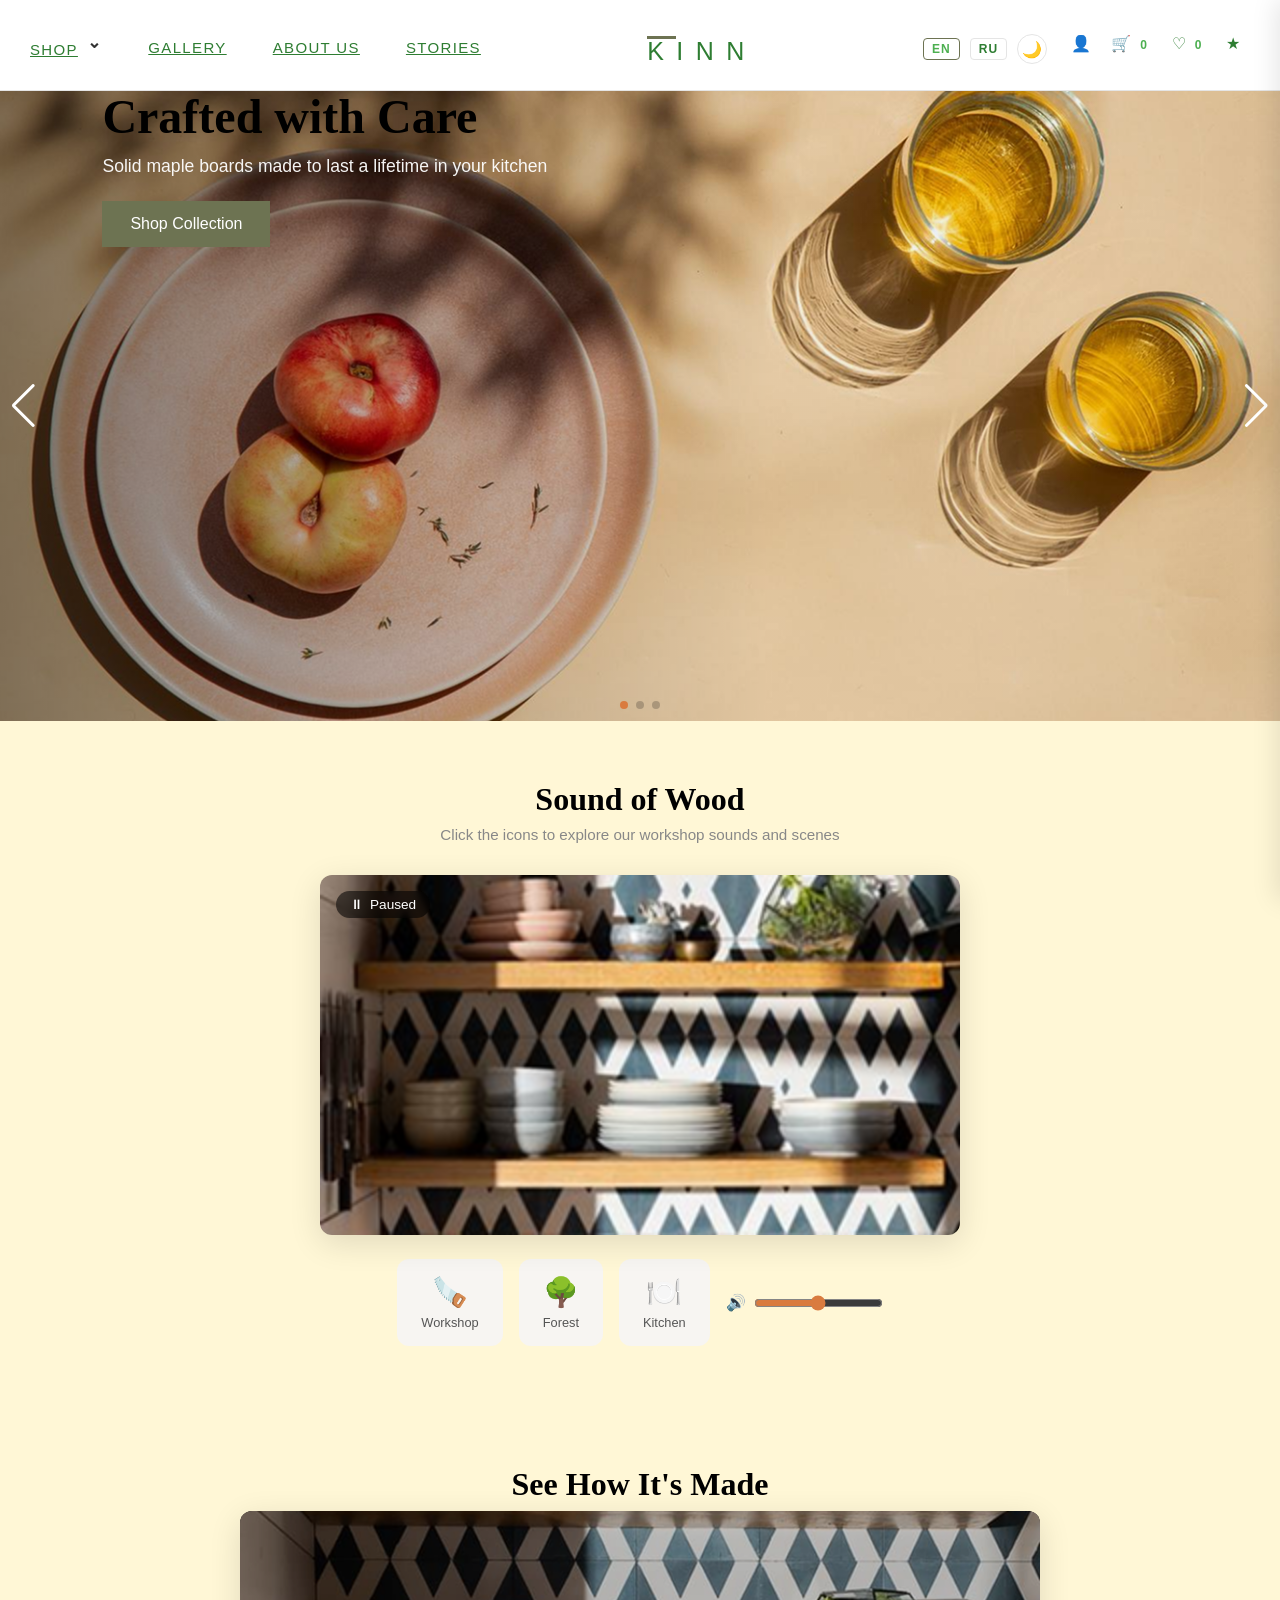
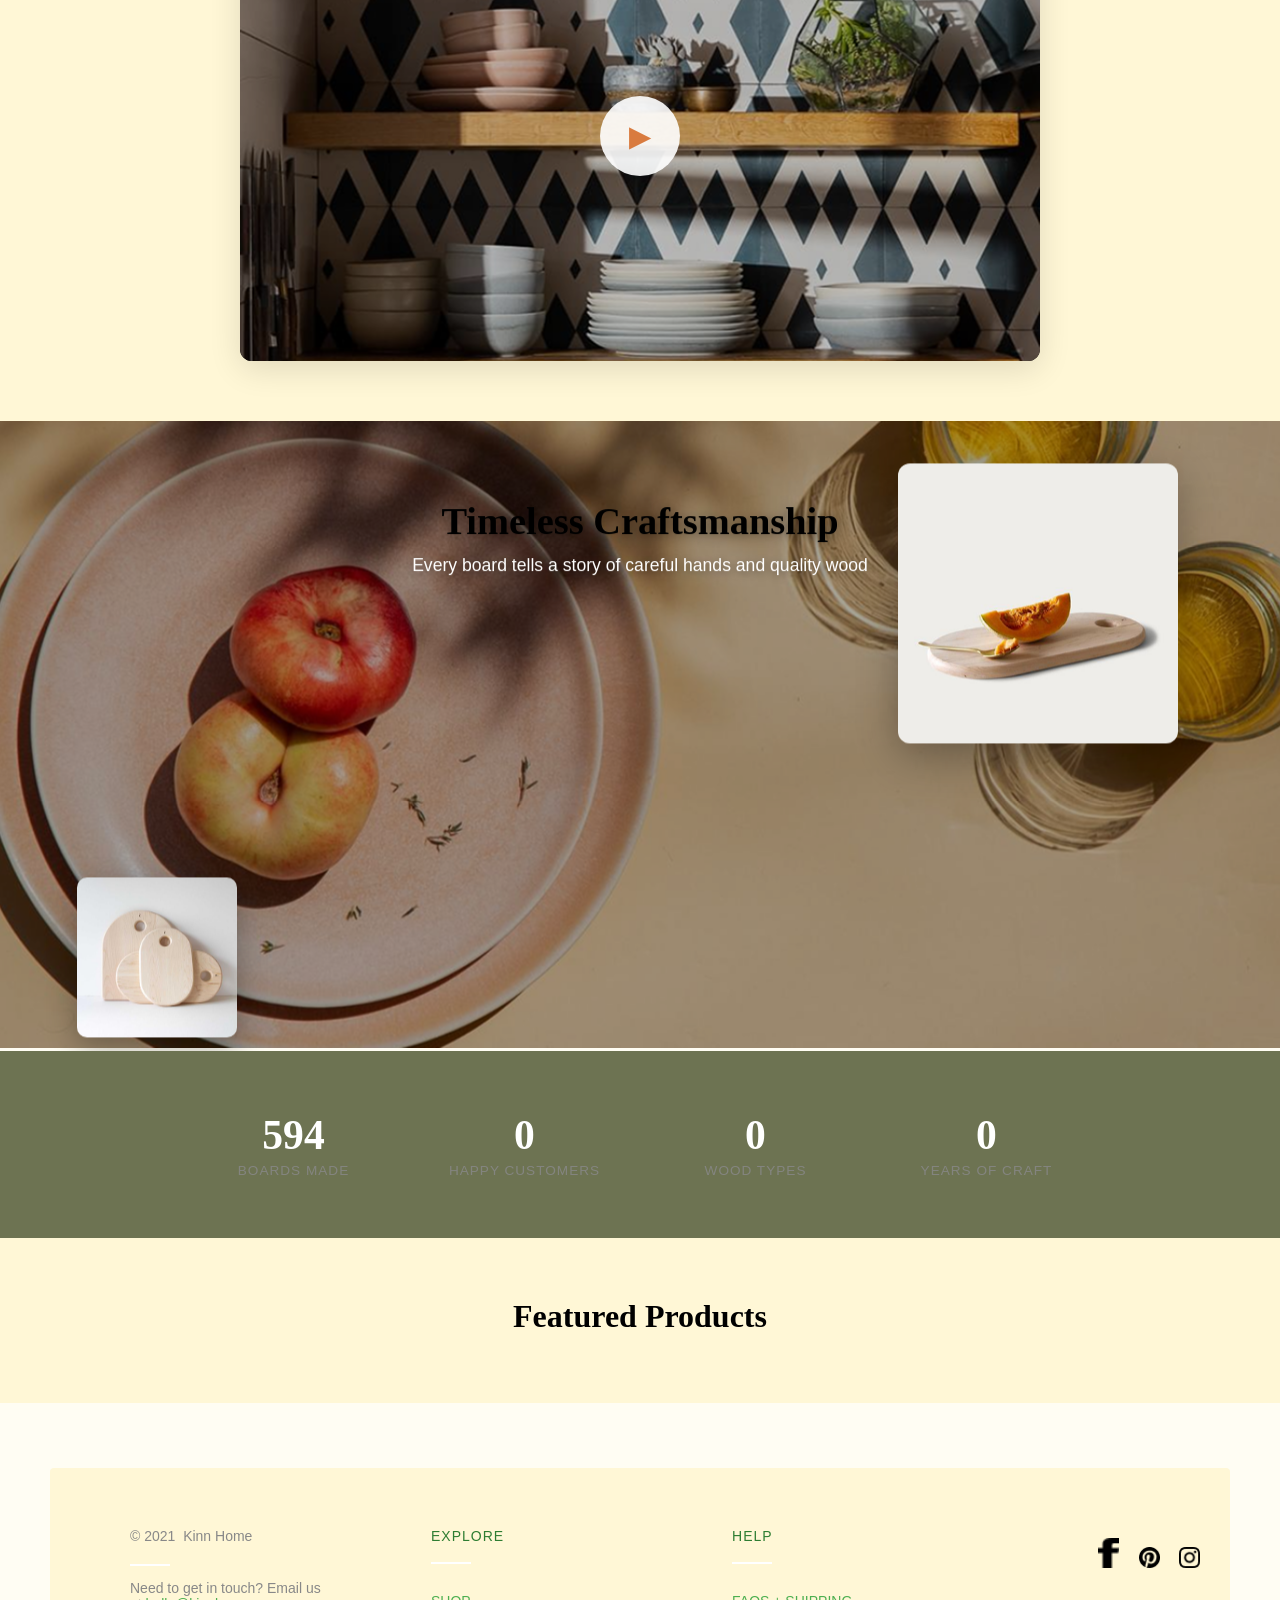
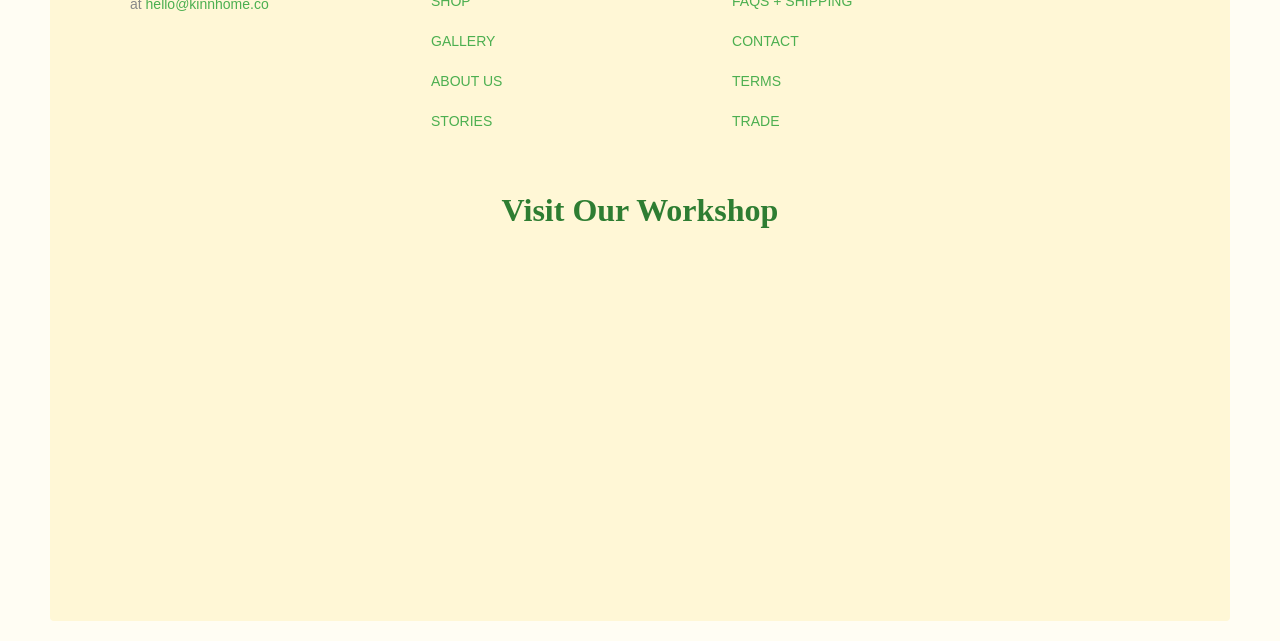
==== commit 62a3b052: "feat: add mobile adaptive and burger menu with profile link" ====
--- a/index.html
+++ b/index.html
@@ -2,7 +2,7 @@
 <html lang="ru">
 <head>
     <meta charset="UTF-8">
-    <meta name="viewport" content="width=device-width, initial-scale=1.0">
+    <meta name="viewport" content="width=device-width, initial-scale=1.0, maximum-scale=1.0, user-scalable=yes">
     <title>KINN — Hand-crafted Maple Boards</title>
 
     <!-- Фавикон (требование лаб.№9) -->
--- a/catalog.css
+++ b/catalog.css
@@ -482,3 +482,93 @@
 footer, footer * {
     color: #fff !important;
 }
+
+/* ============================================================
+   АДАПТАЦИЯ СТРАНИЦЫ КАТАЛОГА
+   ============================================================ */
+
+@media (max-width: 768px) {
+    /* Шапка на странице каталога */
+    .header {
+        padding: 15px 0;
+    }
+    
+    /* Заголовок страницы */
+    .catalog-hero {
+        margin: 40px auto 30px;
+        padding: 0 15px;
+    }
+    
+    .catalog-hero h1 {
+        font-size: 28px;
+    }
+    
+    /* Панель управления (поиск, фильтры) */
+    .controls-wrapper {
+        padding: 0 15px;
+        margin-bottom: 30px;
+    }
+    
+    .filter-sort-row {
+        flex-direction: column;
+        gap: 20px;
+    }
+    
+    .categories {
+        width: 100%;
+        justify-content: center;
+    }
+    
+    .sort-control {
+        width: 100%;
+        justify-content: center;
+        white-space: normal;
+    }
+    
+    /* Расширенные фильтры */
+    .advanced-filters {
+        padding: 0 15px;
+        gap: 15px;
+    }
+    
+    .filter-group input[type="number"] {
+        width: 80px;
+    }
+    
+    /* Сетка товаров */
+    .catalog-section {
+        padding: 0 15px 60px;
+    }
+    
+    .catalog-grid {
+        grid-template-columns: repeat(2, 1fr) !important;
+        gap: 20px !important;
+    }
+    
+    /* Карточка товара */
+    .card-name {
+        font-size: 14px;
+    }
+    
+    .card-price {
+        font-size: 14px;
+    }
+    
+    .card-rating span {
+        font-size: 10px;
+    }
+    
+    /* Кнопки на карточке */
+    .card-actions button {
+        padding: 6px 2px;
+        font-size: 9px;
+    }
+}
+
+@media (max-width: 480px) {
+    .catalog-grid {
+        grid-template-columns: 1fr !important;
+        max-width: 280px;
+        margin: 0 auto;
+    }
+}
--- a/index.css
+++ b/index.css
@@ -660,4 +660,149 @@
 
 .nav-left a:hover {
     color: #4caf50 !important;
+}
+
+/* ============================================================
+   10. ПОЛНАЯ АДАПТАЦИЯ ДЛЯ МОБИЛЬНЫХ УСТРОЙСТВ
+   ============================================================ */
+
+/* Все картинки по умолчанию не могут быть шире своего контейнера */
+img {
+    max-width: 100%;
+    height: auto;
+}
+
+/* Базовый контейнер для всего контента страницы */
+.hero-slider-section, 
+.gallery-section, 
+.video-section, 
+.parallax-section, 
+.stats-section, 
+.featured-section {
+    overflow-x: hidden; /* Скрываем горизонтальную прокрутку, если она появится */
+}
+
+/* Стили для очень маленьких экранов (телефоны) */
+@media (max-width: 768px) {
+    /* Основные отступы для секций */
+    .section-title {
+        font-size: 1.6rem;
+        padding: 0 15px;
+    }
+    
+    .gallery-controls {
+        gap: 10px;
+    }
+    
+    .gallery-btn {
+        padding: 8px 12px;
+    }
+    
+    .gallery-btn-icon {
+        font-size: 1.3rem;
+    }
+    
+    .volume-control {
+        margin-top: 10px;
+        width: 100%;
+        justify-content: center;
+    }
+    
+    /* Видео секция */
+    .video-section {
+        padding: 40px 15px;
+    }
+    
+    .play-btn {
+        width: 60px;
+        height: 60px;
+        font-size: 1.4rem;
+    }
+    
+    /* Параллакс секция */
+    .parallax-section {
+        height: auto;
+        min-height: 500px;
+    }
+    
+    .parallax-img-mid {
+        width: 120px !important;
+    }
+    
+    .parallax-img-front {
+        width: 80px !important;
+    }
+    
+    .parallax-content h2 {
+        font-size: 1.3rem;
+        padding: 0 15px;
+    }
+    
+    .parallax-content p {
+        font-size: 0.9rem;
+        padding: 0 15px;
+    }
+    
+    /* Секция статистики */
+    .stats-section {
+        padding: 40px 15px;
+    }
+    
+    .stats-grid {
+        gap: 15px;
+    }
+    
+    .stat-number {
+        font-size: 1.8rem;
+    }
+    
+    .stat-label {
+        font-size: 0.7rem;
+    }
+    
+    /* Секция с рекомендуемыми товарами */
+    .featured-section {
+        padding: 40px 15px;
+    }
+    
+    /* Футер (подвал) */
+    .footer {
+        margin: 40px 15px 20px;
+        padding: 30px 20px;
+    }
+    
+    .footer-container {
+        grid-template-columns: 1fr;
+        gap: 30px;
+        text-align: center;
+    }
+    
+    .footer-social img {
+        transform: none;
+        margin: 0 10px;
+    }
+    
+    .footer-divider {
+        margin: 15px auto;
+    }
+    
+    .footer-col:nth-child(2),
+    .footer-col:nth-child(3),
+    .footer-col:first-child {
+        margin: 0;
+    }
+    
+    .footer-col:nth-child(2) ul,
+    .footer-col:nth-child(3) ul {
+        margin-top: 20px;
+    }
+    
+    /* Карта */
+    .map-section {
+        padding: 0 15px;
+    }
+    
+    .map-section iframe {
+        height: 250px;
+    }
 }
